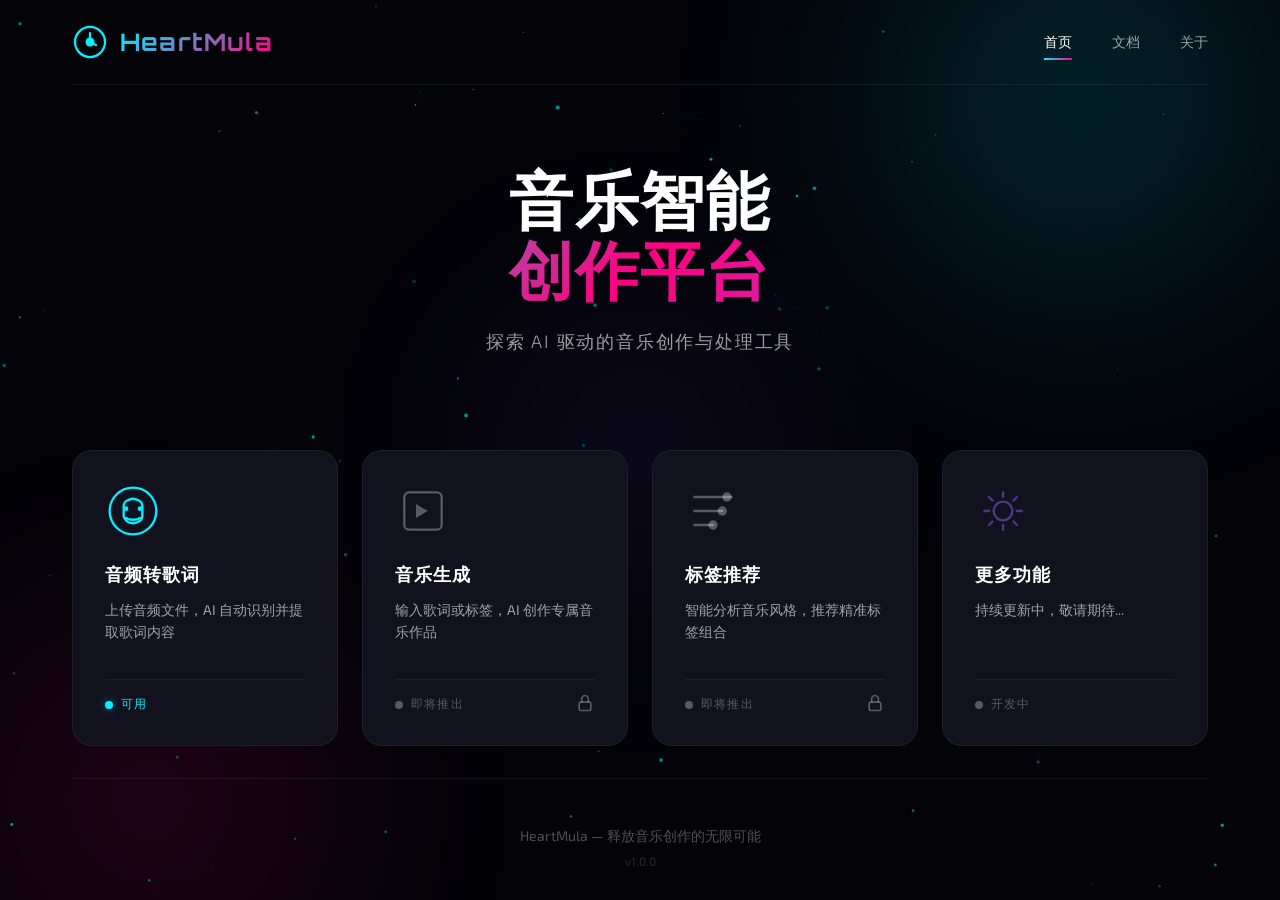
==== static/index.html @ cccdc3d2 "feat: 添加前端页面与仪表盘首页 - 新增宇宙音乐工作室风格的仪表盘首页 - 首页展示功能卡片网格，支持功能扩展 - 实现音频转歌词功能页面 - 添加深空主题样式、粒子动画、光晕效果 - 添加 f" ====
<!DOCTYPE html>
<html lang="zh-CN">
<head>
    <meta charset="UTF-8">
    <meta name="viewport" content="width=device-width, initial-scale=1.0">
    <title>HeartMula - 音乐智能创作平台</title>
    <link rel="stylesheet" href="/static/styles.css">
    <link rel="preconnect" href="https://fonts.googleapis.com">
    <link rel="preconnect" href="https://fonts.gstatic.com" crossorigin>
    <link href="https://fonts.googleapis.com/css2?family=Orbitron:wght@400;500;600;700;800;900&family=Exo+2:wght@300;400;500;600&display=swap" rel="stylesheet">
</head>
<body>
    <!-- 背景粒子效果 -->
    <canvas id="particleCanvas"></canvas>

    <!-- 背景光晕 -->
    <div class="ambient-glow">
        <div class="glow-orb glow-orb-1"></div>
        <div class="glow-orb glow-orb-2"></div>
        <div class="glow-orb glow-orb-3"></div>
    </div>

    <div class="dashboard">
        <!-- 顶部导航 -->
        <header class="top-nav">
            <div class="logo">
                <span class="logo-icon">
                    <svg viewBox="0 0 24 24" fill="none">
                        <circle cx="12" cy="12" r="10" stroke="currentColor" stroke-width="1.5"/>
                        <path d="M12 6v6l4 2" stroke="currentColor" stroke-width="1.5" stroke-linecap="round"/>
                        <circle cx="12" cy="12" r="3" fill="currentColor"/>
                    </svg>
                </span>
                <span class="logo-text">HeartMula</span>
            </div>
            <nav class="nav-links">
                <a href="#" class="nav-link active">首页</a>
                <a href="#" class="nav-link">文档</a>
                <a href="#" class="nav-link">关于</a>
            </nav>
        </header>

        <!-- 英雄区域 -->
        <section class="hero">
            <h1 class="hero-title">
                <span class="title-line">音乐智能</span>
                <span class="title-line accent">创作平台</span>
            </h1>
            <p class="hero-subtitle">探索 AI 驱动的音乐创作与处理工具</p>
        </section>

        <!-- 功能卡片网格 -->
        <main class="features-grid">
            <!-- 音频转歌词卡片 -->
            <a href="/static/lyrics.html" class="feature-card" data-feature="lyrics">
                <div class="card-glow"></div>
                <div class="card-icon">
                    <svg viewBox="0 0 48 48" fill="none">
                        <path d="M24 4C12.954 4 4 12.954 4 24s8.954 20 20 20 20-8.954 20-20S35.046 4 24 4z" stroke="currentColor" stroke-width="2"/>
                        <path d="M16 20c0-2 1-4 3-5s3.5-1.5 5-1.5 3 0.5 5 1.5 3 3 3 5v8c0 2-1 4-3 5s-3.5 1.5-5 1.5-3.5 0-5-1.5-3-3-3-5v-8z" stroke="currentColor" stroke-width="2"/>
                        <circle cx="18" cy="22" r="2" fill="currentColor"/>
                        <circle cx="30" cy="22" r="2" fill="currentColor"/>
                        <path d="M18 30c1.5 1 3 1.5 6 1.5s4.5-.5 6-1.5" stroke="currentColor" stroke-width="2" stroke-linecap="round"/>
                    </svg>
                </div>
                <h3 class="card-title">音频转歌词</h3>
                <p class="card-desc">上传音频文件，AI 自动识别并提取歌词内容</p>
                <div class="card-status">
                    <span class="status-dot"></span>
                    <span class="status-text">可用</span>
                </div>
                <div class="card-arrow">
                    <svg viewBox="0 0 24 24" fill="none" stroke="currentColor" stroke-width="2">
                        <path d="M5 12h14M12 5l7 7-7 7"/>
                    </svg>
                </div>
            </a>

            <!-- 音乐生成卡片 (占位，未实现) -->
            <div class="feature-card disabled" data-feature="generate">
                <div class="card-glow"></div>
                <div class="card-icon">
                    <svg viewBox="0 0 48 48" fill="none">
                        <rect x="8" y="8" width="32" height="32" rx="4" stroke="currentColor" stroke-width="2"/>
                        <path d="M18 18v12l10-6-10-6z" fill="currentColor"/>
                    </svg>
                </div>
                <h3 class="card-title">音乐生成</h3>
                <p class="card-desc">输入歌词或标签，AI 创作专属音乐作品</p>
                <div class="card-status coming-soon">
                    <span class="status-dot"></span>
                    <span class="status-text">即将推出</span>
                </div>
                <div class="card-lock">
                    <svg viewBox="0 0 24 24" fill="none" stroke="currentColor" stroke-width="2">
                        <rect x="5" y="11" width="14" height="10" rx="2"/>
                        <path d="M8 11V7a4 4 0 018 0v4"/>
                    </svg>
                </div>
            </div>

            <!-- 标签推荐卡片 (占位，未实现) -->
            <div class="feature-card disabled" data-feature="tags">
                <div class="card-glow"></div>
                <div class="card-icon">
                    <svg viewBox="0 0 48 48" fill="none">
                        <path d="M8 12h32M8 24h24M8 36h16" stroke="currentColor" stroke-width="2" stroke-linecap="round"/>
                        <circle cx="36" cy="12" r="4" fill="currentColor"/>
                        <circle cx="32" cy="24" r="4" fill="currentColor"/>
                        <circle cx="24" cy="36" r="4" fill="currentColor"/>
                    </svg>
                </div>
                <h3 class="card-title">标签推荐</h3>
                <p class="card-desc">智能分析音乐风格，推荐精准标签组合</p>
                <div class="card-status coming-soon">
                    <span class="status-dot"></span>
                    <span class="status-text">即将推出</span>
                </div>
                <div class="card-lock">
                    <svg viewBox="0 0 24 24" fill="none" stroke="currentColor" stroke-width="2">
                        <rect x="5" y="11" width="14" height="10" rx="2"/>
                        <path d="M8 11V7a4 4 0 018 0v4"/>
                    </svg>
                </div>
            </div>

            <!-- 更多功能卡片 (扩展占位) -->
            <div class="feature-card placeholder" data-feature="more">
                <div class="card-glow"></div>
                <div class="card-icon">
                    <svg viewBox="0 0 48 48" fill="none">
                        <circle cx="24" cy="24" r="8" stroke="currentColor" stroke-width="2"/>
                        <path d="M24 8v4M24 36v4M8 24h4M36 24h4M12 12l3 3M33 33l3 3M12 36l3-3M33 15l3-3" stroke="currentColor" stroke-width="2" stroke-linecap="round"/>
                    </svg>
                </div>
                <h3 class="card-title">更多功能</h3>
                <p class="card-desc">持续更新中，敬请期待...</p>
                <div class="card-status coming-soon">
                    <span class="status-dot"></span>
                    <span class="status-text">开发中</span>
                </div>
            </div>
        </main>

        <!-- 底部信息 -->
        <footer class="footer">
            <p class="footer-text">HeartMula — 释放音乐创作的无限可能</p>
            <p class="footer-version">v1.0.0</p>
        </footer>
    </div>

    <script src="/static/script.js"></script>
</body>
</html>
---- static/styles.css ----
/* ============================================
   HeartMula Dashboard - Cosmic Music Studio
   ============================================ */

:root {
    --bg-deep: #030308;
    --bg-dark: #0a0a12;
    --bg-card: #12121f;
    --bg-card-hover: #1a1a2e;
    --cyan: #00f0ff;
    --cyan-glow: rgba(0, 240, 255, 0.4);
    --magenta: #ff0080;
    --magenta-glow: rgba(255, 0, 128, 0.4);
    --purple: #8b5cf6;
    --text-primary: #ffffff;
    --text-secondary: rgba(255, 255, 255, 0.6);
    --text-muted: rgba(255, 255, 255, 0.3);
    --border-subtle: rgba(255, 255, 255, 0.06);
    --font-display: 'Orbitron', sans-serif;
    --font-body: 'Exo 2', sans-serif;
}

/* Reset & Base */
*, *::before, *::after {
    margin: 0;
    padding: 0;
    box-sizing: border-box;
}

html {
    font-size: 16px;
    scroll-behavior: smooth;
}

body {
    font-family: var(--font-body);
    background: var(--bg-deep);
    color: var(--text-primary);
    min-height: 100vh;
    overflow-x: hidden;
    -webkit-font-smoothing: antialiased;
}

/* Canvas Background */
#particleCanvas {
    position: fixed;
    top: 0;
    left: 0;
    width: 100%;
    height: 100%;
    pointer-events: none;
    z-index: 0;
}

/* Ambient Glow Effects */
.ambient-glow {
    position: fixed;
    inset: 0;
    pointer-events: none;
    z-index: 0;
    overflow: hidden;
}

.glow-orb {
    position: absolute;
    border-radius: 50%;
    filter: blur(100px);
    opacity: 0.5;
    animation: float 20s ease-in-out infinite;
}

.glow-orb-1 {
    width: 600px;
    height: 600px;
    background: radial-gradient(circle, var(--cyan-glow) 0%, transparent 70%);
    top: -200px;
    right: -100px;
    animation-delay: 0s;
}

.glow-orb-2 {
    width: 500px;
    height: 500px;
    background: radial-gradient(circle, var(--magenta-glow) 0%, transparent 70%);
    bottom: -150px;
    left: -100px;
    animation-delay: -7s;
}

.glow-orb-3 {
    width: 400px;
    height: 400px;
    background: radial-gradient(circle, rgba(139, 92, 246, 0.3) 0%, transparent 70%);
    top: 50%;
    left: 50%;
    transform: translate(-50%, -50%);
    animation-delay: -14s;
}

@keyframes float {
    0%, 100% { transform: translate(0, 0) scale(1); }
    25% { transform: translate(30px, -30px) scale(1.05); }
    50% { transform: translate(-20px, 20px) scale(0.95); }
    75% { transform: translate(20px, 30px) scale(1.02); }
}

/* Dashboard Container */
.dashboard {
    position: relative;
    z-index: 1;
    min-height: 100vh;
    display: flex;
    flex-direction: column;
    padding: 0 2rem;
    max-width: 1200px;
    margin: 0 auto;
}

/* Top Navigation */
.top-nav {
    display: flex;
    justify-content: space-between;
    align-items: center;
    padding: 1.5rem 0;
    border-bottom: 1px solid var(--border-subtle);
}

.logo {
    display: flex;
    align-items: center;
    gap: 0.75rem;
}

.logo-icon {
    width: 36px;
    height: 36px;
    color: var(--cyan);
    animation: pulse-glow 3s ease-in-out infinite;
}

@keyframes pulse-glow {
    0%, 100% { filter: drop-shadow(0 0 4px var(--cyan-glow)); }
    50% { filter: drop-shadow(0 0 12px var(--cyan-glow)); }
}

.logo-icon svg {
    width: 100%;
    height: 100%;
}

.logo-text {
    font-family: var(--font-display);
    font-size: 1.5rem;
    font-weight: 700;
    letter-spacing: 0.05em;
    background: linear-gradient(135deg, var(--cyan) 0%, var(--magenta) 100%);
    -webkit-background-clip: text;
    -webkit-text-fill-color: transparent;
    background-clip: text;
}

.nav-links {
    display: flex;
    gap: 2.5rem;
}

.nav-link {
    font-family: var(--font-body);
    font-size: 0.875rem;
    font-weight: 500;
    color: var(--text-secondary);
    text-decoration: none;
    padding: 0.5rem 0;
    position: relative;
    transition: color 0.3s ease;
}

.nav-link::after {
    content: '';
    position: absolute;
    bottom: 0;
    left: 0;
    width: 0;
    height: 2px;
    background: linear-gradient(90deg, var(--cyan), var(--magenta));
    transition: width 0.3s ease;
}

.nav-link:hover,
.nav-link.active {
    color: var(--text-primary);
}

.nav-link:hover::after,
.nav-link.active::after {
    width: 100%;
}

/* Hero Section */
.hero {
    text-align: center;
    padding: 5rem 0 4rem;
    opacity: 0;
    animation: fadeInUp 0.8s ease forwards;
}

@keyframes fadeInUp {
    from {
        opacity: 0;
        transform: translateY(30px);
    }
    to {
        opacity: 1;
        transform: translateY(0);
    }
}

.hero-title {
    font-family: var(--font-display);
    font-size: clamp(2.5rem, 6vw, 4rem);
    font-weight: 800;
    line-height: 1.1;
    letter-spacing: 0.02em;
    margin-bottom: 1.5rem;
}

.title-line {
    display: block;
}

.title-line.accent {
    background: linear-gradient(135deg, var(--cyan) 0%, var(--magenta) 50%, var(--purple) 100%);
    -webkit-background-clip: text;
    -webkit-text-fill-color: transparent;
    background-clip: text;
}

.hero-subtitle {
    font-size: 1.125rem;
    color: var(--text-secondary);
    font-weight: 300;
    letter-spacing: 0.1em;
}

/* Features Grid */
.features-grid {
    display: grid;
    grid-template-columns: repeat(auto-fit, minmax(260px, 1fr));
    gap: 1.5rem;
    padding: 2rem 0;
    flex: 1;
}

/* Feature Card */
.feature-card {
    position: relative;
    background: var(--bg-card);
    border: 1px solid var(--border-subtle);
    border-radius: 1.25rem;
    padding: 2rem;
    text-decoration: none;
    color: inherit;
    display: flex;
    flex-direction: column;
    overflow: hidden;
    transition: all 0.4s cubic-bezier(0.4, 0, 0.2, 1);
    opacity: 0;
    animation: fadeInUp 0.6s ease forwards;
}

.feature-card:nth-child(1) { animation-delay: 0.1s; }
.feature-card:nth-child(2) { animation-delay: 0.2s; }
.feature-card:nth-child(3) { animation-delay: 0.3s; }
.feature-card:nth-child(4) { animation-delay: 0.4s; }

.feature-card:not(.disabled):not(.placeholder):hover {
    transform: translateY(-8px);
    border-color: rgba(0, 240, 255, 0.3);
    box-shadow:
        0 20px 40px rgba(0, 0, 0, 0.4),
        0 0 60px rgba(0, 240, 255, 0.1),
        inset 0 1px 0 rgba(255, 255, 255, 0.1);
}

.feature-card:not(.disabled):not(.placeholder):hover .card-glow {
    opacity: 1;
}

.feature-card:not(.disabled):not(.placeholder):hover .card-arrow {
    opacity: 1;
    transform: translateX(0);
}

.feature-card.disabled,
.feature-card.placeholder {
    cursor: default;
    opacity: 0.6;
}

.feature-card.disabled:hover,
.feature-card.placeholder:hover {
    transform: none;
}

/* Card Glow Effect */
.card-glow {
    position: absolute;
    top: 0;
    left: 0;
    right: 0;
    height: 120px;
    background: linear-gradient(180deg, var(--cyan-glow) 0%, transparent 100%);
    opacity: 0;
    transition: opacity 0.4s ease;
    pointer-events: none;
}

.feature-card[data-feature="generate"] .card-glow,
.feature-card[data-feature="tags"] .card-glow {
    background: linear-gradient(180deg, var(--magenta-glow) 0%, transparent 100%);
}

/* Card Icon */
.card-icon {
    width: 56px;
    height: 56px;
    margin-bottom: 1.5rem;
    color: var(--cyan);
    position: relative;
    z-index: 1;
}

.feature-card[data-feature="generate"] .card-icon,
.feature-card[data-feature="tags"] .card-icon {
    color: var(--text-muted);
}

.feature-card[data-feature="more"] .card-icon {
    color: var(--purple);
    opacity: 0.5;
}

.card-icon svg {
    width: 100%;
    height: 100%;
}

/* Card Content */
.card-title {
    font-family: var(--font-display);
    font-size: 1.125rem;
    font-weight: 600;
    letter-spacing: 0.05em;
    margin-bottom: 0.75rem;
    position: relative;
    z-index: 1;
}

.card-desc {
    font-size: 0.875rem;
    color: var(--text-secondary);
    line-height: 1.6;
    flex: 1;
    position: relative;
    z-index: 1;
}

/* Card Status */
.card-status {
    display: flex;
    align-items: center;
    gap: 0.5rem;
    margin-top: 1.5rem;
    padding-top: 1rem;
    border-top: 1px solid var(--border-subtle);
    position: relative;
    z-index: 1;
}

.status-dot {
    width: 8px;
    height: 8px;
    border-radius: 50%;
    background: var(--cyan);
    box-shadow: 0 0 8px var(--cyan-glow);
    animation: pulse 2s ease-in-out infinite;
}

@keyframes pulse {
    0%, 100% { opacity: 1; transform: scale(1); }
    50% { opacity: 0.6; transform: scale(0.9); }
}

.card-status.coming-soon .status-dot {
    background: var(--text-muted);
    box-shadow: none;
    animation: none;
}

.status-text {
    font-size: 0.75rem;
    font-weight: 500;
    letter-spacing: 0.1em;
    text-transform: uppercase;
    color: var(--cyan);
}

.card-status.coming-soon .status-text {
    color: var(--text-muted);
}

/* Card Arrow */
.card-arrow {
    position: absolute;
    bottom: 2rem;
    right: 2rem;
    width: 24px;
    height: 24px;
    color: var(--cyan);
    opacity: 0;
    transform: translateX(-10px);
    transition: all 0.3s ease;
}

.card-arrow svg {
    width: 100%;
    height: 100%;
}

/* Card Lock */
.card-lock {
    position: absolute;
    bottom: 2rem;
    right: 2rem;
    width: 20px;
    height: 20px;
    color: var(--text-muted);
}

.card-lock svg {
    width: 100%;
    height: 100%;
}

/* Footer */
.footer {
    text-align: center;
    padding: 3rem 0 2rem;
    border-top: 1px solid var(--border-subtle);
    margin-top: auto;
}

.footer-text {
    font-size: 0.875rem;
    color: var(--text-muted);
    margin-bottom: 0.5rem;
}

.footer-version {
    font-size: 0.75rem;
    color: var(--text-muted);
    opacity: 0.5;
}

/* Responsive */
@media (max-width: 768px) {
    .dashboard {
        padding: 0 1rem;
    }

    .top-nav {
        flex-direction: column;
        gap: 1rem;
        padding: 1rem 0;
    }

    .nav-links {
        gap: 1.5rem;
    }

    .hero {
        padding: 3rem 0 2rem;
    }

    .hero-title {
        font-size: 2rem;
    }

    .features-grid {
        gap: 1rem;
    }

    .feature-card {
        padding: 1.5rem;
    }
}

/* Scrollbar */
::-webkit-scrollbar {
    width: 6px;
}

::-webkit-scrollbar-track {
    background: var(--bg-dark);
}

::-webkit-scrollbar-thumb {
    background: var(--purple);
    border-radius: 3px;
}

::-webkit-scrollbar-thumb:hover {
    background: var(--cyan);
}
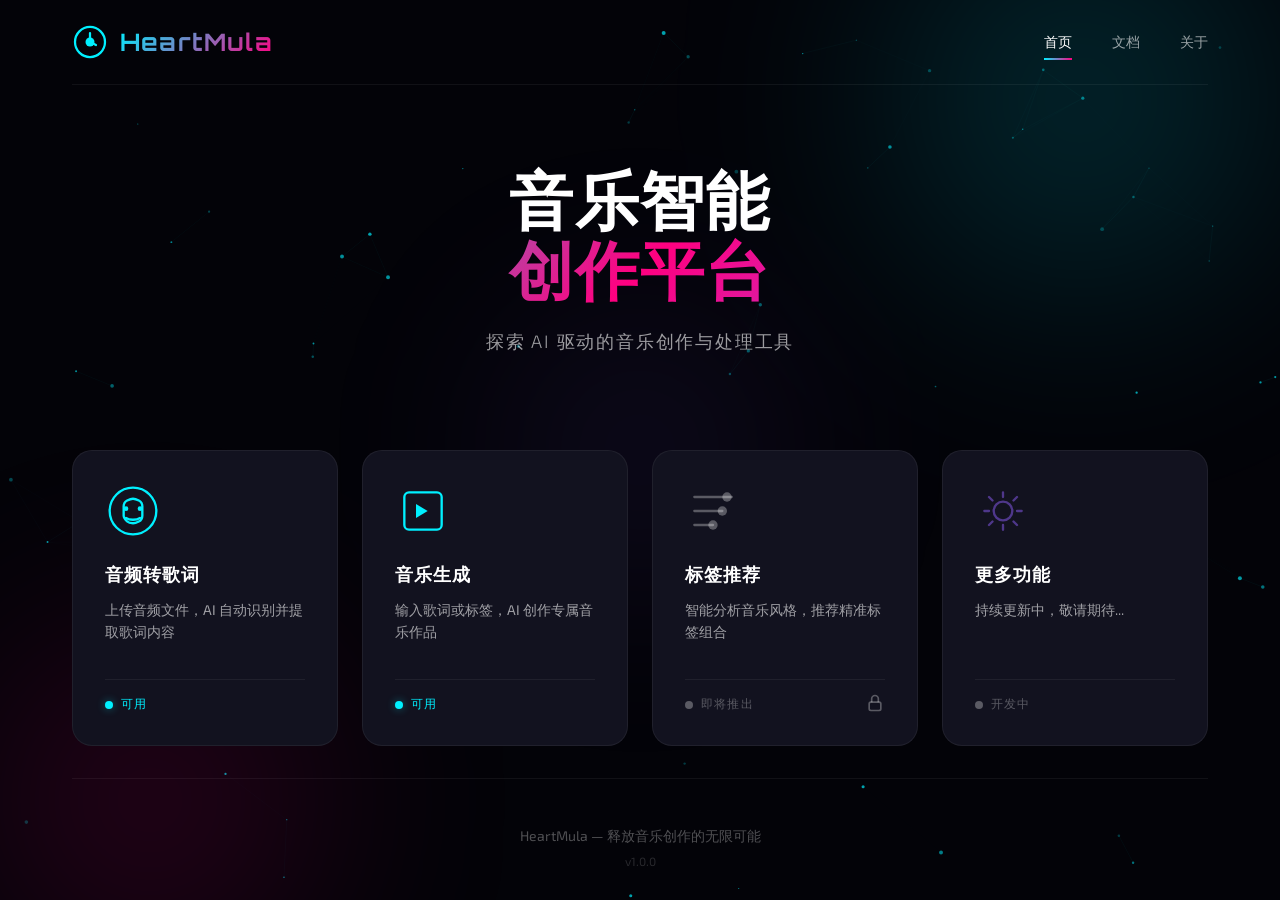
==== commit 5701406a: "feat: 添加音乐生成前端页面 - 新增 generate.html/css/js 实现歌词输入、标签选择、音乐生成功能 - 更新 index.html 将音乐生成卡片从 disabled 改为可点" ====
--- a/static/index.html
+++ b/static/index.html
@@ -76,8 +76,8 @@
                 </div>
             </a>
 
-            <!-- 音乐生成卡片 (占位，未实现) -->
-            <div class="feature-card disabled" data-feature="generate">
+            <!-- 音乐生成卡片 -->
+            <a href="/static/generate.html" class="feature-card" data-feature="generate">
                 <div class="card-glow"></div>
                 <div class="card-icon">
                     <svg viewBox="0 0 48 48" fill="none">
@@ -87,17 +87,16 @@
                 </div>
                 <h3 class="card-title">音乐生成</h3>
                 <p class="card-desc">输入歌词或标签，AI 创作专属音乐作品</p>
-                <div class="card-status coming-soon">
+                <div class="card-status">
                     <span class="status-dot"></span>
-                    <span class="status-text">即将推出</span>
+                    <span class="status-text">可用</span>
                 </div>
-                <div class="card-lock">
+                <div class="card-arrow">
                     <svg viewBox="0 0 24 24" fill="none" stroke="currentColor" stroke-width="2">
-                        <rect x="5" y="11" width="14" height="10" rx="2"/>
-                        <path d="M8 11V7a4 4 0 018 0v4"/>
+                        <path d="M5 12h14M12 5l7 7-7 7"/>
                     </svg>
                 </div>
-            </div>
+            </a>
 
             <!-- 标签推荐卡片 (占位，未实现) -->
             <div class="feature-card disabled" data-feature="tags">
--- a/static/styles.css
+++ b/static/styles.css
@@ -330,7 +330,6 @@
     z-index: 1;
 }
 
-.feature-card[data-feature="generate"] .card-icon,
 .feature-card[data-feature="tags"] .card-icon {
     color: var(--text-muted);
 }
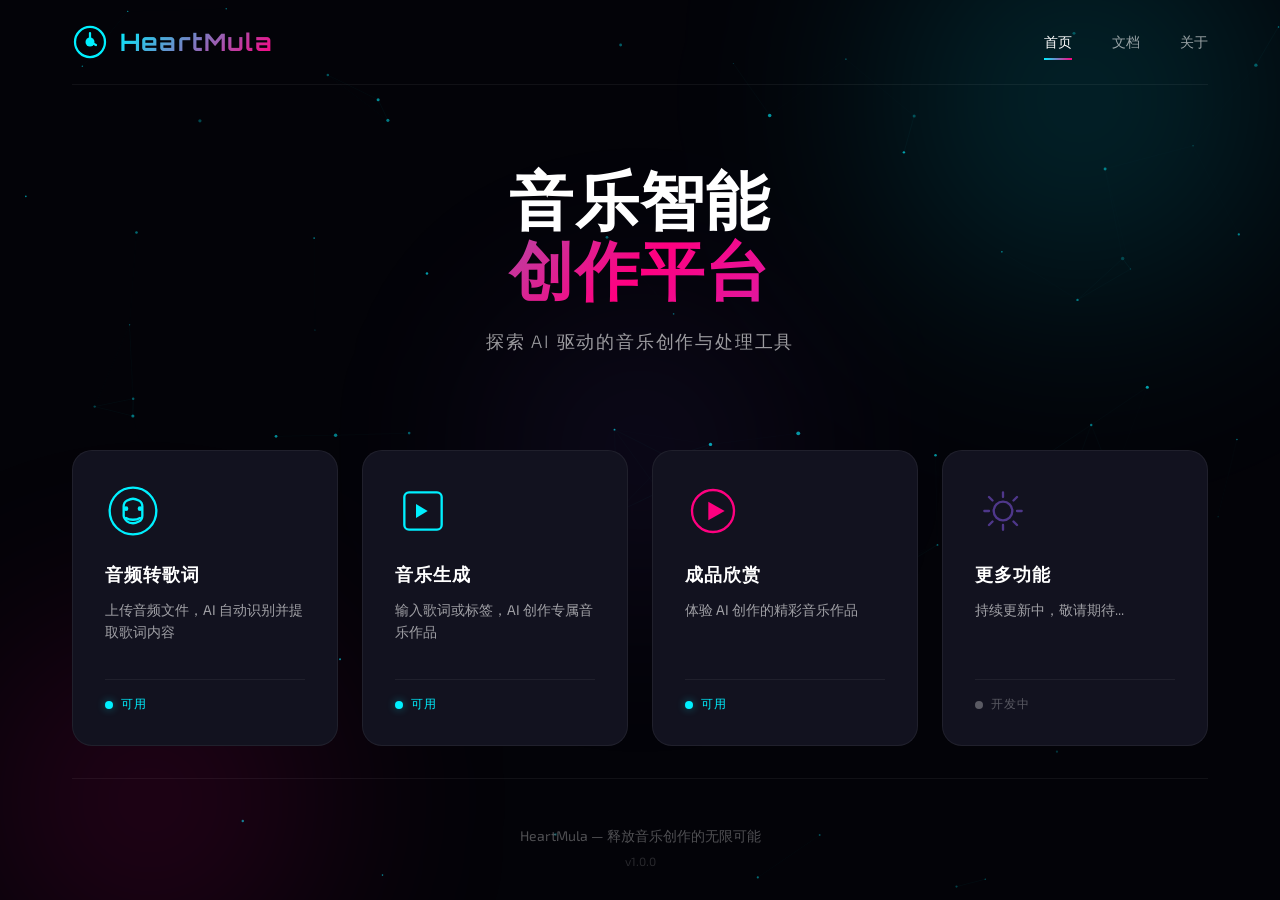
==== commit 07a60cbd: "feat: 新增成品欣赏页面功能 - 新增 showcase.html/css/js 实现音频播放和歌词展示 - 首页"标签推荐"卡片改为"成品欣赏"入口 - 添加 example 目录静态文件挂载支" ====
--- a/static/index.html
+++ b/static/index.html
@@ -98,30 +98,27 @@
                 </div>
             </a>
 
-            <!-- 标签推荐卡片 (占位，未实现) -->
-            <div class="feature-card disabled" data-feature="tags">
+            <!-- 成品欣赏卡片 -->
+            <a href="/static/showcase.html" class="feature-card" data-feature="showcase">
                 <div class="card-glow"></div>
                 <div class="card-icon">
                     <svg viewBox="0 0 48 48" fill="none">
-                        <path d="M8 12h32M8 24h24M8 36h16" stroke="currentColor" stroke-width="2" stroke-linecap="round"/>
-                        <circle cx="36" cy="12" r="4" fill="currentColor"/>
-                        <circle cx="32" cy="24" r="4" fill="currentColor"/>
-                        <circle cx="24" cy="36" r="4" fill="currentColor"/>
+                        <circle cx="24" cy="24" r="18" stroke="currentColor" stroke-width="2"/>
+                        <polygon points="20,16 20,32 34,24" fill="currentColor"/>
                     </svg>
                 </div>
-                <h3 class="card-title">标签推荐</h3>
-                <p class="card-desc">智能分析音乐风格，推荐精准标签组合</p>
-                <div class="card-status coming-soon">
+                <h3 class="card-title">成品欣赏</h3>
+                <p class="card-desc">体验 AI 创作的精彩音乐作品</p>
+                <div class="card-status">
                     <span class="status-dot"></span>
-                    <span class="status-text">即将推出</span>
+                    <span class="status-text">可用</span>
                 </div>
-                <div class="card-lock">
+                <div class="card-arrow">
                     <svg viewBox="0 0 24 24" fill="none" stroke="currentColor" stroke-width="2">
-                        <rect x="5" y="11" width="14" height="10" rx="2"/>
-                        <path d="M8 11V7a4 4 0 018 0v4"/>
+                        <path d="M5 12h14M12 5l7 7-7 7"/>
                     </svg>
                 </div>
-            </div>
+            </a>
 
             <!-- 更多功能卡片 (扩展占位) -->
             <div class="feature-card placeholder" data-feature="more">
--- a/static/styles.css
+++ b/static/styles.css
@@ -316,7 +316,7 @@
 }
 
 .feature-card[data-feature="generate"] .card-glow,
-.feature-card[data-feature="tags"] .card-glow {
+.feature-card[data-feature="showcase"] .card-glow {
     background: linear-gradient(180deg, var(--magenta-glow) 0%, transparent 100%);
 }
 
@@ -330,8 +330,8 @@
     z-index: 1;
 }
 
-.feature-card[data-feature="tags"] .card-icon {
-    color: var(--text-muted);
+.feature-card[data-feature="showcase"] .card-icon {
+    color: var(--magenta);
 }
 
 .feature-card[data-feature="more"] .card-icon {
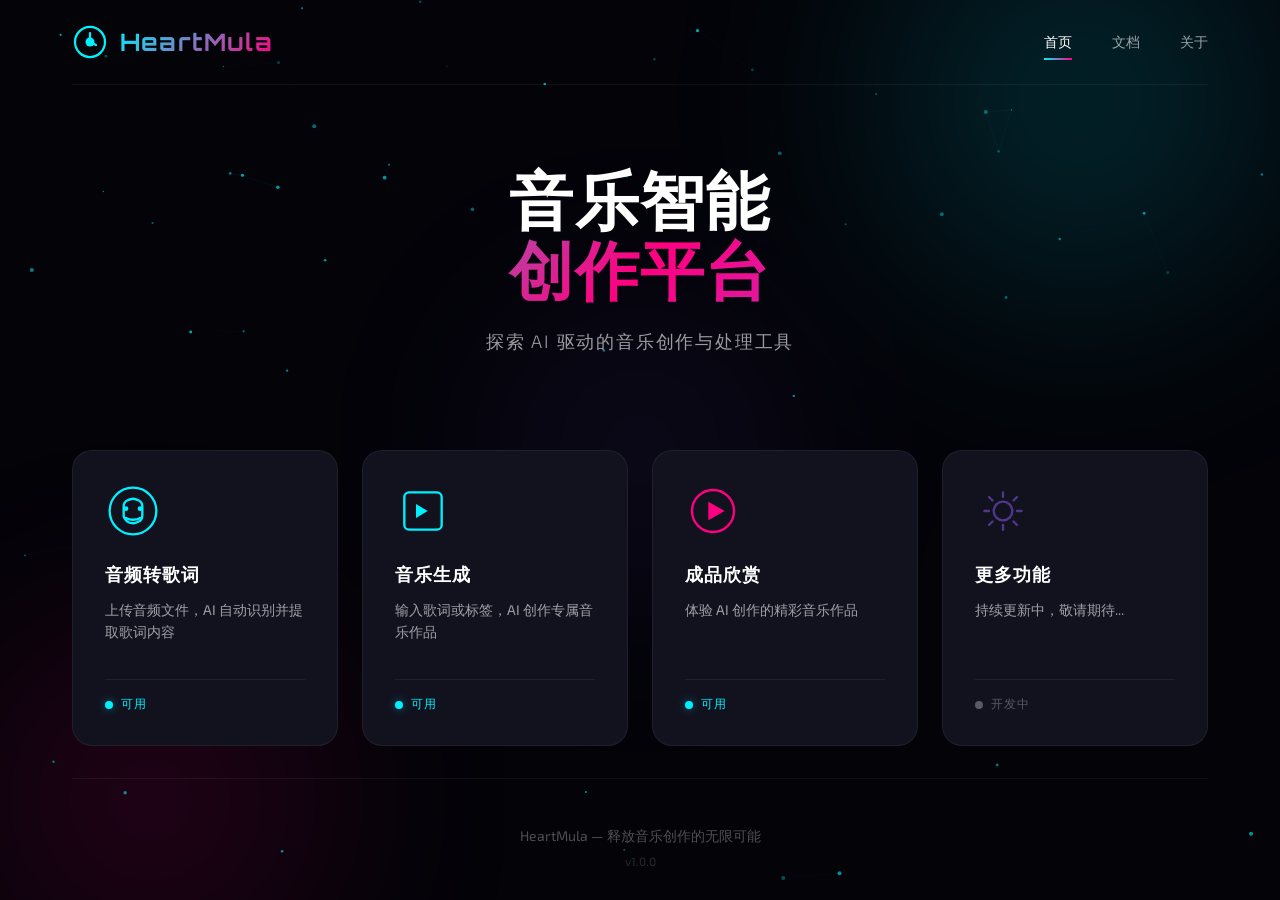
==== commit aabf3485: "fix: 文档和关于链接到 GitHub 仓库 Co-Authored-By: Claude Opus 4.6 <noreply@anthropic.com>" ====
--- a/static/index.html
+++ b/static/index.html
@@ -35,8 +35,8 @@
             </div>
             <nav class="nav-links">
                 <a href="#" class="nav-link active">首页</a>
-                <a href="#" class="nav-link">文档</a>
-                <a href="#" class="nav-link">关于</a>
+                <a href="https://github.com/codewithwu/heartmula-web-" class="nav-link" target="_blank">文档</a>
+                <a href="https://github.com/codewithwu/heartmula-web-" class="nav-link" target="_blank">关于</a>
             </nav>
         </header>
 
